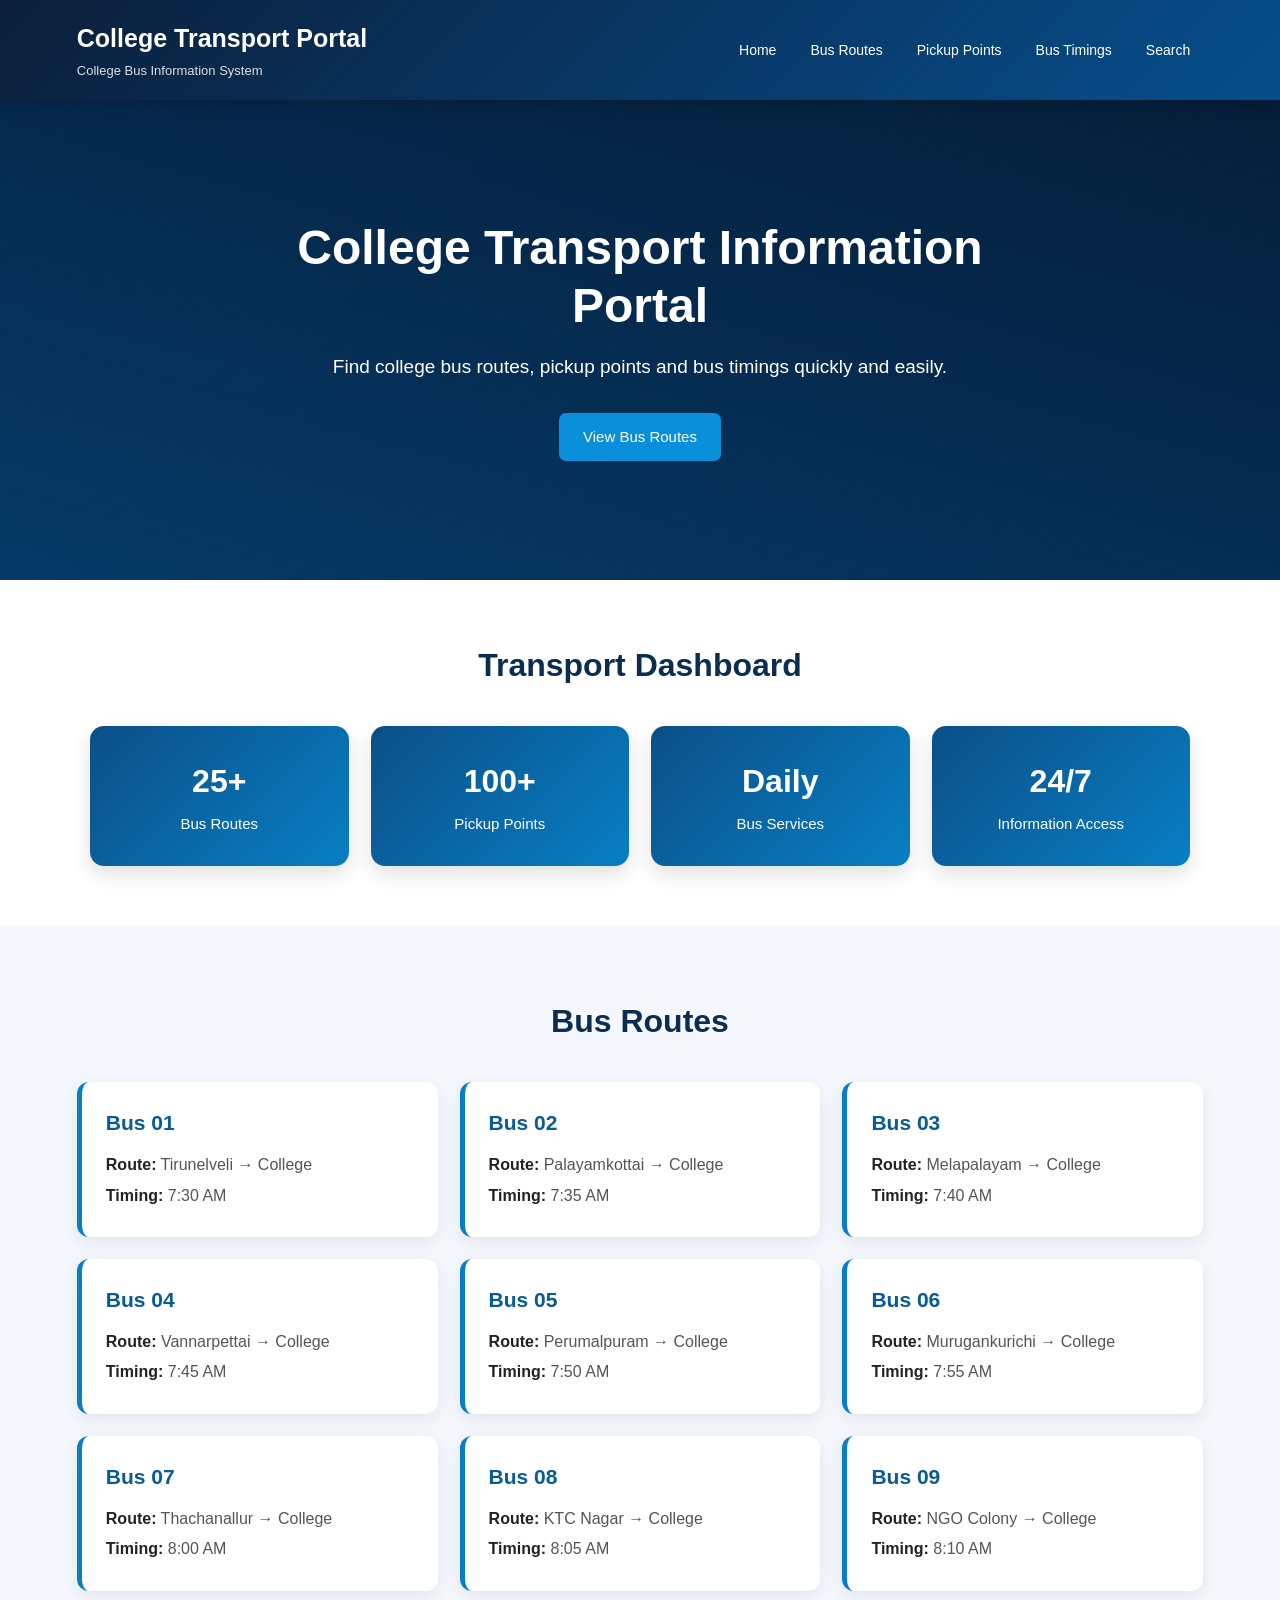
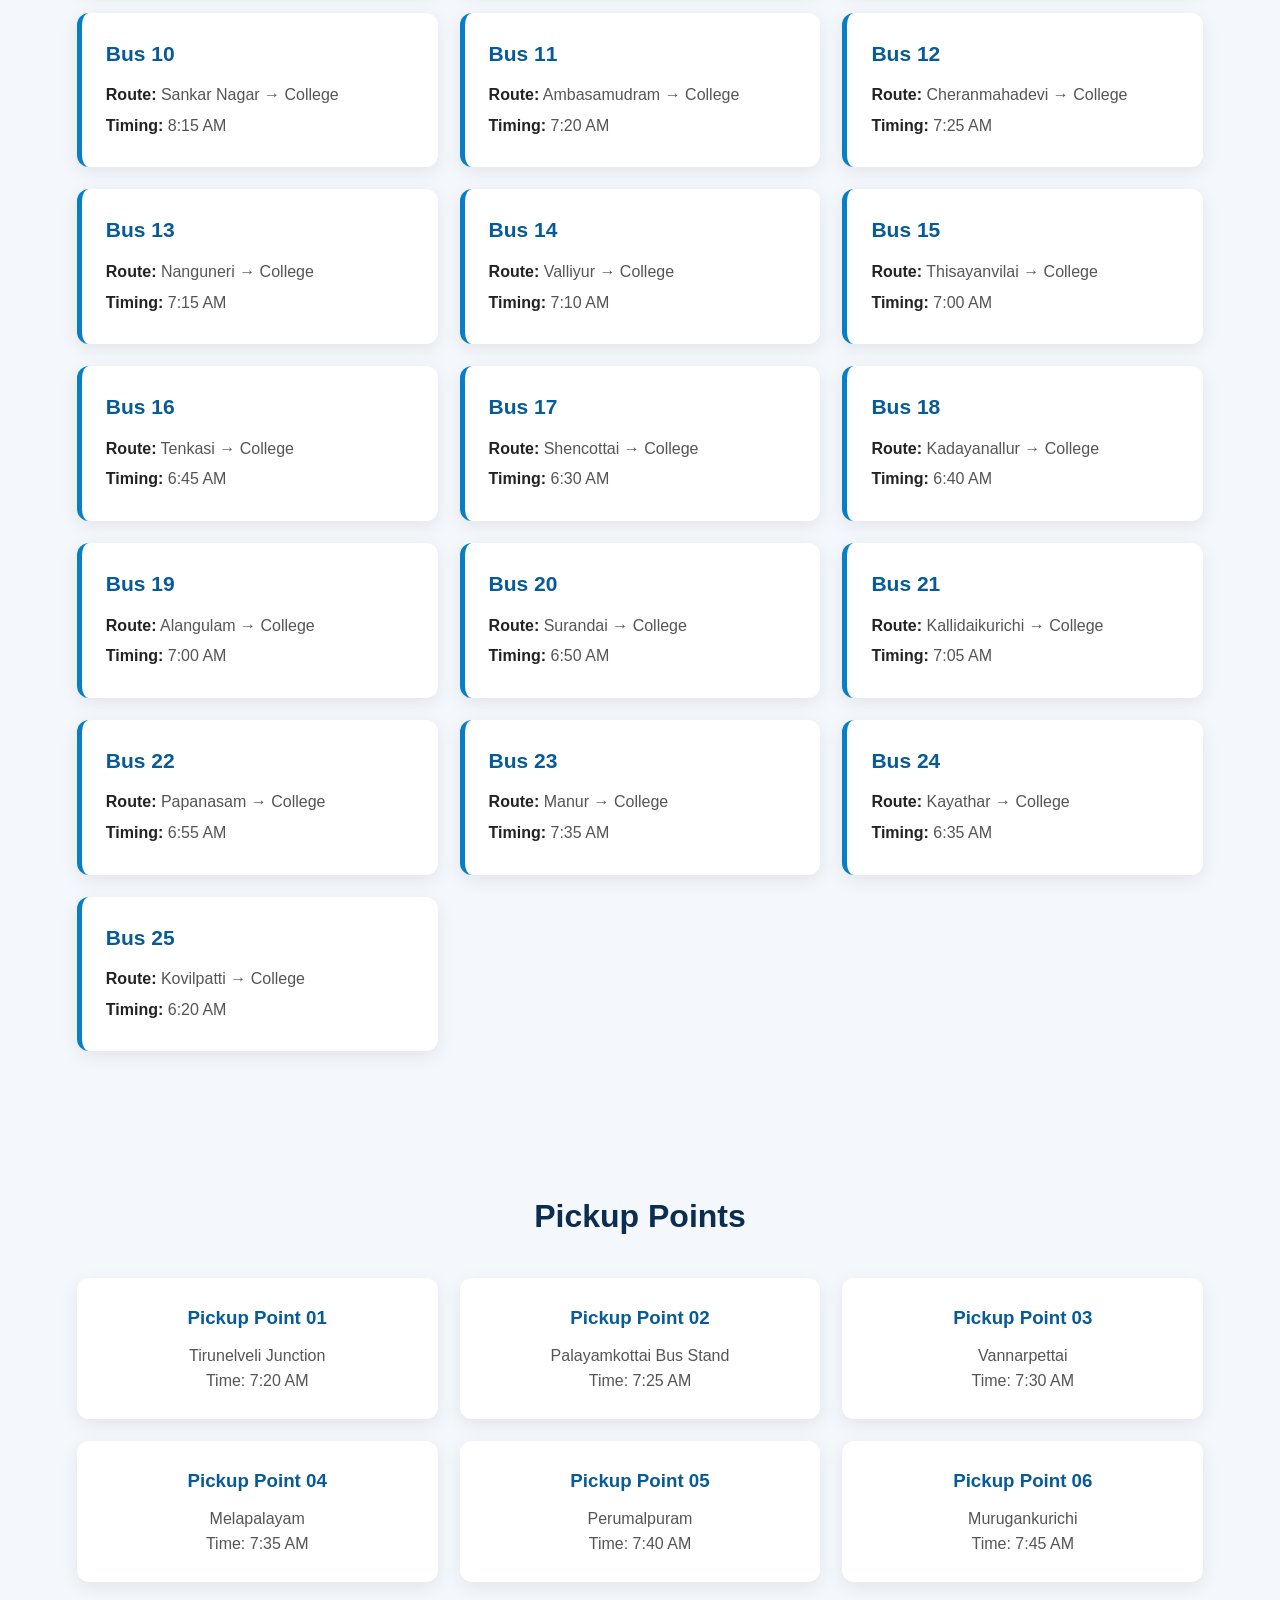
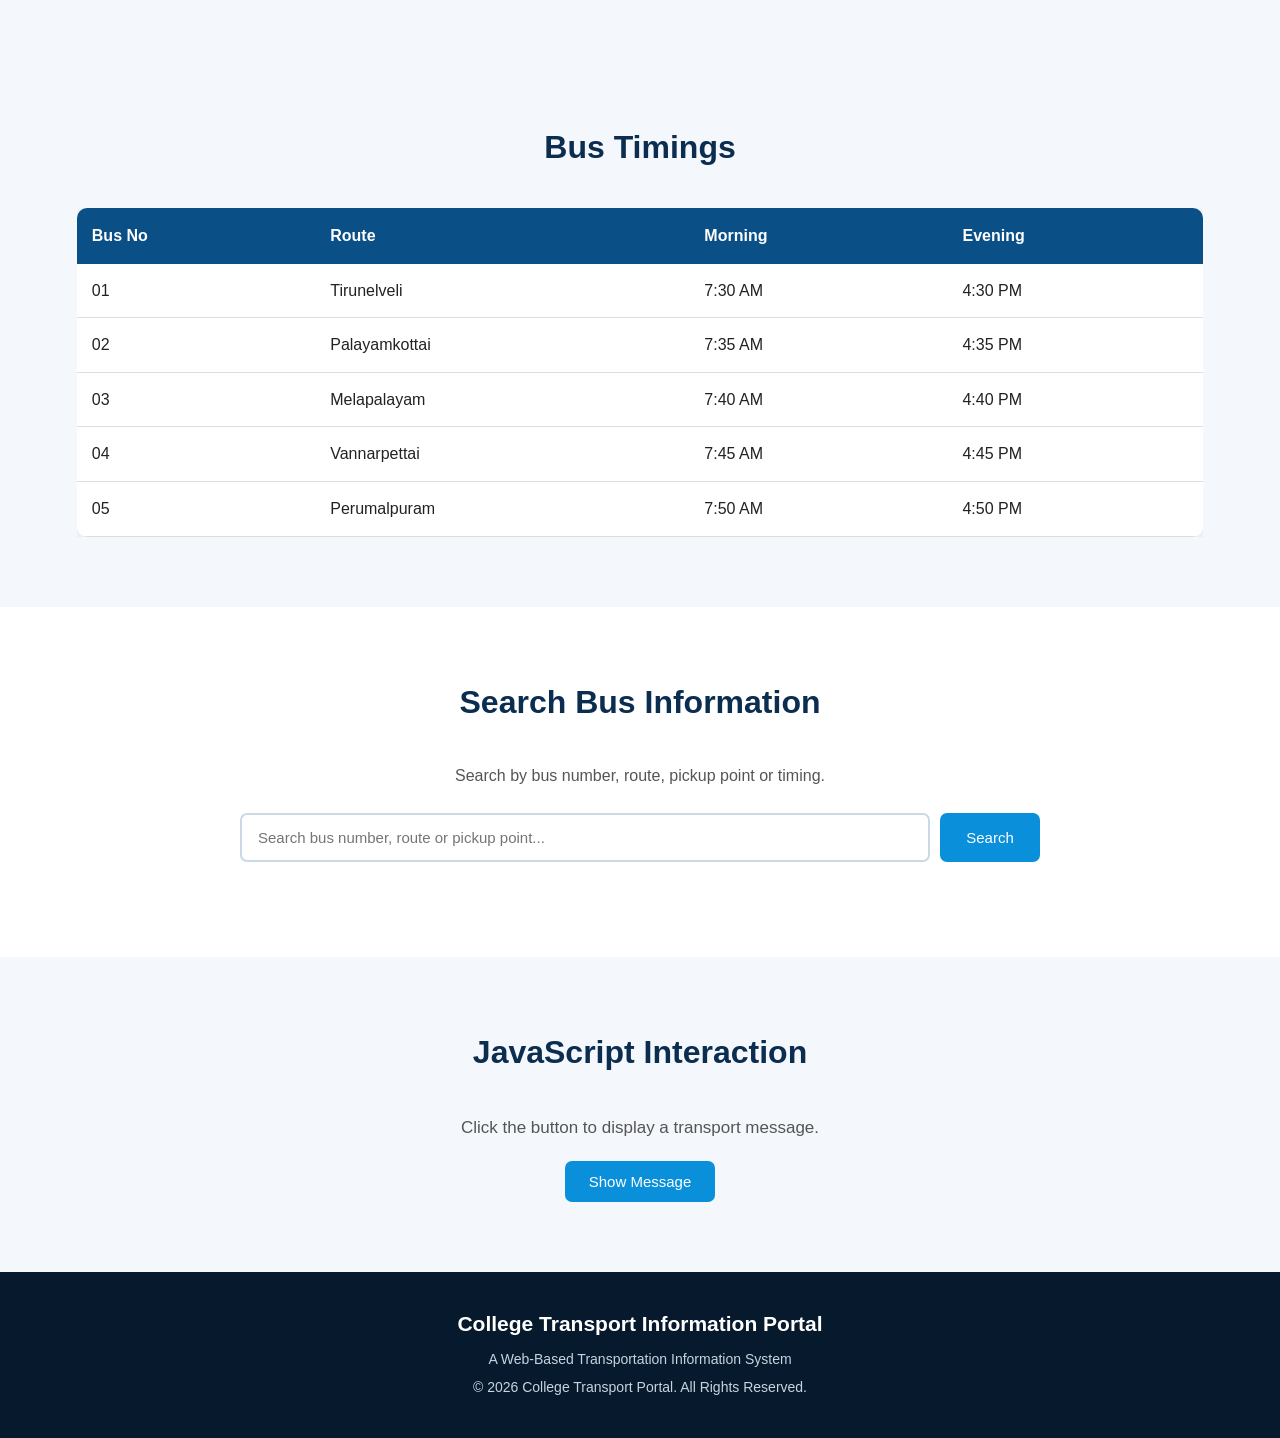
==== 2/index.html @ 9b780745 "Add files via upload" ====
<!DOCTYPE html>
<html lang="en">
<head>
    <meta charset="UTF-8">
    <meta name="viewport" content="width=device-width, initial-scale=1.0">

    <title>College Transport Information Portal</title>

    <!-- CSS file will be added later -->
    <link rel="stylesheet" href="style.css">
</head>

<body>

    <!-- ================= HEADER ================= -->
    <header>
        <div class="logo">
            <h1>College Transport Portal</h1>
            <p>College Bus Information System</p>
        </div>

        <nav>
            <a href="#home">Home</a>
            <a href="#routes">Bus Routes</a>
            <a href="#pickup">Pickup Points</a>
            <a href="#timings">Bus Timings</a>
            <a href="#search">Search</a>
        </nav>
    </header>


    <!-- ================= HOME / DASHBOARD ================= -->
    <section id="home" class="hero">

        <div class="hero-content">
            <h2>College Transport Information Portal</h2>

            <p>
                Find college bus routes, pickup points and bus timings
                quickly and easily.
            </p>

            <a href="#routes" class="btn">View Bus Routes</a>
        </div>

    </section>


    <!-- ================= DASHBOARD ================= -->
    <section class="dashboard">

        <h2>Transport Dashboard</h2>

        <div class="dashboard-container">

            <div class="dashboard-card">
                <h3>25+</h3>
                <p>Bus Routes</p>
            </div>

            <div class="dashboard-card">
                <h3>100+</h3>
                <p>Pickup Points</p>
            </div>

            <div class="dashboard-card">
                <h3>Daily</h3>
                <p>Bus Services</p>
            </div>

            <div class="dashboard-card">
                <h3>24/7</h3>
                <p>Information Access</p>
            </div>

        </div>

    </section>


    <!-- ================= BUS ROUTES ================= -->
    <section id="routes" class="section">

        <h2>Bus Routes</h2>

        <div class="bus-container">

            <div class="bus-card">
                <h3>Bus 01</h3>
                <p><strong>Route:</strong> Tirunelveli → College</p>
                <p><strong>Timing:</strong> 7:30 AM</p>
            </div>

            <div class="bus-card">
                <h3>Bus 02</h3>
                <p><strong>Route:</strong> Palayamkottai → College</p>
                <p><strong>Timing:</strong> 7:35 AM</p>
            </div>

            <div class="bus-card">
                <h3>Bus 03</h3>
                <p><strong>Route:</strong> Melapalayam → College</p>
                <p><strong>Timing:</strong> 7:40 AM</p>
            </div>

            <div class="bus-card">
                <h3>Bus 04</h3>
                <p><strong>Route:</strong> Vannarpettai → College</p>
                <p><strong>Timing:</strong> 7:45 AM</p>
            </div>

            <div class="bus-card">
                <h3>Bus 05</h3>
                <p><strong>Route:</strong> Perumalpuram → College</p>
                <p><strong>Timing:</strong> 7:50 AM</p>
            </div>

            <div class="bus-card">
                <h3>Bus 06</h3>
                <p><strong>Route:</strong> Murugankurichi → College</p>
                <p><strong>Timing:</strong> 7:55 AM</p>
            </div>

            <div class="bus-card">
                <h3>Bus 07</h3>
                <p><strong>Route:</strong> Thachanallur → College</p>
                <p><strong>Timing:</strong> 8:00 AM</p>
            </div>

            <div class="bus-card">
                <h3>Bus 08</h3>
                <p><strong>Route:</strong> KTC Nagar → College</p>
                <p><strong>Timing:</strong> 8:05 AM</p>
            </div>

            <div class="bus-card">
                <h3>Bus 09</h3>
                <p><strong>Route:</strong> NGO Colony → College</p>
                <p><strong>Timing:</strong> 8:10 AM</p>
            </div>

            <div class="bus-card">
                <h3>Bus 10</h3>
                <p><strong>Route:</strong> Sankar Nagar → College</p>
                <p><strong>Timing:</strong> 8:15 AM</p>
            </div>

            <div class="bus-card">
                <h3>Bus 11</h3>
                <p><strong>Route:</strong> Ambasamudram → College</p>
                <p><strong>Timing:</strong> 7:20 AM</p>
            </div>

            <div class="bus-card">
                <h3>Bus 12</h3>
                <p><strong>Route:</strong> Cheranmahadevi → College</p>
                <p><strong>Timing:</strong> 7:25 AM</p>
            </div>

            <div class="bus-card">
                <h3>Bus 13</h3>
                <p><strong>Route:</strong> Nanguneri → College</p>
                <p><strong>Timing:</strong> 7:15 AM</p>
            </div>

            <div class="bus-card">
                <h3>Bus 14</h3>
                <p><strong>Route:</strong> Valliyur → College</p>
                <p><strong>Timing:</strong> 7:10 AM</p>
            </div>

            <div class="bus-card">
                <h3>Bus 15</h3>
                <p><strong>Route:</strong> Thisayanvilai → College</p>
                <p><strong>Timing:</strong> 7:00 AM</p>
            </div>

            <div class="bus-card">
                <h3>Bus 16</h3>
                <p><strong>Route:</strong> Tenkasi → College</p>
                <p><strong>Timing:</strong> 6:45 AM</p>
            </div>

            <div class="bus-card">
                <h3>Bus 17</h3>
                <p><strong>Route:</strong> Shencottai → College</p>
                <p><strong>Timing:</strong> 6:30 AM</p>
            </div>

            <div class="bus-card">
                <h3>Bus 18</h3>
                <p><strong>Route:</strong> Kadayanallur → College</p>
                <p><strong>Timing:</strong> 6:40 AM</p>
            </div>

            <div class="bus-card">
                <h3>Bus 19</h3>
                <p><strong>Route:</strong> Alangulam → College</p>
                <p><strong>Timing:</strong> 7:00 AM</p>
            </div>

            <div class="bus-card">
                <h3>Bus 20</h3>
                <p><strong>Route:</strong> Surandai → College</p>
                <p><strong>Timing:</strong> 6:50 AM</p>
            </div>

            <div class="bus-card">
                <h3>Bus 21</h3>
                <p><strong>Route:</strong> Kallidaikurichi → College</p>
                <p><strong>Timing:</strong> 7:05 AM</p>
            </div>

            <div class="bus-card">
                <h3>Bus 22</h3>
                <p><strong>Route:</strong> Papanasam → College</p>
                <p><strong>Timing:</strong> 6:55 AM</p>
            </div>

            <div class="bus-card">
                <h3>Bus 23</h3>
                <p><strong>Route:</strong> Manur → College</p>
                <p><strong>Timing:</strong> 7:35 AM</p>
            </div>

            <div class="bus-card">
                <h3>Bus 24</h3>
                <p><strong>Route:</strong> Kayathar → College</p>
                <p><strong>Timing:</strong> 6:35 AM</p>
            </div>

            <div class="bus-card">
                <h3>Bus 25</h3>
                <p><strong>Route:</strong> Kovilpatti → College</p>
                <p><strong>Timing:</strong> 6:20 AM</p>
            </div>

        </div>

    </section>


    <!-- ================= PICKUP POINTS ================= -->
    <section id="pickup" class="section">

        <h2>Pickup Points</h2>

        <div class="pickup-container">

            <div class="pickup-card">
                <h3>Pickup Point 01</h3>
                <p>Tirunelveli Junction</p>
                <p>Time: 7:20 AM</p>
            </div>

            <div class="pickup-card">
                <h3>Pickup Point 02</h3>
                <p>Palayamkottai Bus Stand</p>
                <p>Time: 7:25 AM</p>
            </div>

            <div class="pickup-card">
                <h3>Pickup Point 03</h3>
                <p>Vannarpettai</p>
                <p>Time: 7:30 AM</p>
            </div>

            <div class="pickup-card">
                <h3>Pickup Point 04</h3>
                <p>Melapalayam</p>
                <p>Time: 7:35 AM</p>
            </div>

            <div class="pickup-card">
                <h3>Pickup Point 05</h3>
                <p>Perumalpuram</p>
                <p>Time: 7:40 AM</p>
            </div>

            <div class="pickup-card">
                <h3>Pickup Point 06</h3>
                <p>Murugankurichi</p>
                <p>Time: 7:45 AM</p>
            </div>

        </div>

    </section>


    <!-- ================= BUS TIMINGS ================= -->
    <section id="timings" class="section">

        <h2>Bus Timings</h2>

        <div class="table-container">

            <table>

                <thead>
                    <tr>
                        <th>Bus No</th>
                        <th>Route</th>
                        <th>Morning</th>
                        <th>Evening</th>
                    </tr>
                </thead>

                <tbody>

                    <tr>
                        <td>01</td>
                        <td>Tirunelveli</td>
                        <td>7:30 AM</td>
                        <td>4:30 PM</td>
                    </tr>

                    <tr>
                        <td>02</td>
                        <td>Palayamkottai</td>
                        <td>7:35 AM</td>
                        <td>4:35 PM</td>
                    </tr>

                    <tr>
                        <td>03</td>
                        <td>Melapalayam</td>
                        <td>7:40 AM</td>
                        <td>4:40 PM</td>
                    </tr>

                    <tr>
                        <td>04</td>
                        <td>Vannarpettai</td>
                        <td>7:45 AM</td>
                        <td>4:45 PM</td>
                    </tr>

                    <tr>
                        <td>05</td>
                        <td>Perumalpuram</td>
                        <td>7:50 AM</td>
                        <td>4:50 PM</td>
                    </tr>

                </tbody>

            </table>

        </div>

    </section>


    <!-- ================= SEARCH / FILTER ================= -->
    <section id="search" class="section search-section">

        <h2>Search Bus Information</h2>

        <p>Search by bus number, route, pickup point or timing.</p>

        <div class="search-box">

            <input
                type="text"
                id="searchInput"
                placeholder="Search bus number, route or pickup point..."
            >

            <button id="searchButton">
                Search
            </button>

        </div>

        <div id="searchResults">
            <!-- JavaScript search results will appear here -->
        </div>

    </section>


    <!-- ================= JAVASCRIPT INTERACTION ================= -->
    <section class="section interaction-section">

        <h2>JavaScript Interaction</h2>

        <p id="message">
            Click the button to display a transport message.
        </p>

        <button id="messageButton">
            Show Message
        </button>

    </section>


    <!-- ================= FOOTER ================= -->
    <footer>

        <h3>College Transport Information Portal</h3>

        <p>
            A Web-Based Transportation Information System
        </p>

        <p>
            © 2026 College Transport Portal. All Rights Reserved.
        </p>

    </footer>


    <!-- JavaScript file will be added later -->
    <script src="script.js"></script>

</body>
</html>
---- 2/style.css ----
/* =========================================
   COLLEGE TRANSPORT INFORMATION PORTAL
   style.css
   ========================================= */

/* ---------- BASIC RESET ---------- */

* {
    margin: 0;
    padding: 0;
    box-sizing: border-box;
}

html {
    scroll-behavior: smooth;
}

body {
    font-family: Arial, Helvetica, sans-serif;
    background: #f4f7fb;
    color: #222;
    line-height: 1.6;
}


/* ---------- HEADER ---------- */

header {
    background: linear-gradient(135deg, #0b1f3a, #064e8c);
    color: white;
    padding: 18px 6%;
    display: flex;
    align-items: center;
    justify-content: space-between;
    gap: 20px;
    position: sticky;
    top: 0;
    z-index: 1000;
    box-shadow: 0 4px 15px rgba(0, 0, 0, 0.2);
}

.logo h1 {
    font-size: 25px;
    margin-bottom: 3px;
}

.logo p {
    font-size: 13px;
    opacity: 0.85;
}


/* ---------- NAVIGATION ---------- */

nav {
    display: flex;
    flex-wrap: wrap;
    justify-content: center;
    gap: 8px;
}

nav a {
    color: white;
    text-decoration: none;
    padding: 9px 13px;
    border-radius: 6px;
    font-size: 14px;
    transition: 0.3s;
}

nav a:hover {
    background: white;
    color: #064e8c;
}


/* ---------- HERO SECTION ---------- */

.hero {
    min-height: 480px;
    display: flex;
    justify-content: center;
    align-items: center;
    text-align: center;
    padding: 60px 20px;

    background:
        linear-gradient(rgba(5, 25, 50, 0.82), rgba(5, 50, 90, 0.82)),
        linear-gradient(135deg, #0875c9, #061b35);

    color: white;
}

.hero-content {
    max-width: 800px;
}

.hero-content h2 {
    font-size: 48px;
    margin-bottom: 18px;
    line-height: 1.2;
}

.hero-content p {
    font-size: 19px;
    margin-bottom: 30px;
}


/* ---------- BUTTON ---------- */

.btn,
button {
    border: none;
    cursor: pointer;
    background: #0a8fdb;
    color: white;
    padding: 12px 24px;
    border-radius: 7px;
    font-size: 15px;
    text-decoration: none;
    display: inline-block;
    transition: 0.3s;
}

.btn:hover,
button:hover {
    background: #0569a8;
    transform: translateY(-2px);
}


/* ---------- GENERAL SECTION ---------- */

.section {
    padding: 70px 6%;
}

.section h2,
.dashboard h2 {
    text-align: center;
    font-size: 32px;
    color: #0b2d50;
    margin-bottom: 35px;
}

.section > p {
    text-align: center;
    margin-bottom: 25px;
    color: #555;
}


/* ---------- DASHBOARD ---------- */

.dashboard {
    padding: 60px 6%;
    background: white;
}

.dashboard-container {
    display: grid;
    grid-template-columns: repeat(4, 1fr);
    gap: 22px;
    max-width: 1100px;
    margin: auto;
}

.dashboard-card {
    background: linear-gradient(135deg, #0b4f87, #087fc4);
    color: white;
    padding: 30px 20px;
    text-align: center;
    border-radius: 14px;
    box-shadow: 0 8px 20px rgba(0, 0, 0, 0.12);
    transition: 0.3s;
}

.dashboard-card:hover {
    transform: translateY(-8px);
}

.dashboard-card h3 {
    font-size: 32px;
    margin-bottom: 5px;
}

.dashboard-card p {
    font-size: 15px;
}


/* ---------- BUS ROUTES ---------- */

.bus-container {
    display: grid;
    grid-template-columns: repeat(3, 1fr);
    gap: 22px;
}

.bus-card {
    background: white;
    padding: 24px;
    border-radius: 12px;
    border-left: 5px solid #087fc4;
    box-shadow: 0 5px 18px rgba(0, 0, 0, 0.08);
    transition: 0.3s;
}

.bus-card:hover {
    transform: translateY(-5px);
    box-shadow: 0 10px 25px rgba(0, 0, 0, 0.14);
}

.bus-card h3 {
    color: #075b96;
    margin-bottom: 12px;
    font-size: 21px;
}

.bus-card p {
    color: #555;
    margin: 5px 0;
}

.bus-card strong {
    color: #222;
}


/* ---------- PICKUP POINTS ---------- */

.pickup-container {
    display: grid;
    grid-template-columns: repeat(3, 1fr);
    gap: 22px;
}

.pickup-card {
    background: white;
    padding: 25px;
    border-radius: 12px;
    text-align: center;
    box-shadow: 0 5px 18px rgba(0, 0, 0, 0.08);
    transition: 0.3s;
}

.pickup-card:hover {
    transform: scale(1.03);
}

.pickup-card h3 {
    color: #075b96;
    margin-bottom: 10px;
}

.pickup-card p {
    color: #555;
}


/* ---------- TABLE ---------- */

.table-container {
    width: 100%;
    overflow-x: auto;
}

table {
    width: 100%;
    min-width: 600px;
    border-collapse: collapse;
    background: white;
    border-radius: 10px;
    overflow: hidden;
    box-shadow: 0 5px 18px rgba(0, 0, 0, 0.08);
}

th {
    background: #0b4f87;
    color: white;
    padding: 15px;
    text-align: left;
}

td {
    padding: 14px 15px;
    border-bottom: 1px solid #ddd;
}

tbody tr:hover {
    background: #eef7fd;
}


/* ---------- SEARCH ---------- */

.search-section {
    background: white;
}

.search-box {
    max-width: 800px;
    margin: 25px auto;
    display: flex;
    gap: 10px;
}

.search-box input {
    flex: 1;
    padding: 14px 16px;
    border: 2px solid #cbd8e5;
    border-radius: 7px;
    font-size: 15px;
    outline: none;
}

.search-box input:focus {
    border-color: #087fc4;
}

.search-box button {
    min-width: 100px;
}


/* ---------- SEARCH RESULTS ---------- */

#searchResults {
    max-width: 800px;
    margin: 20px auto;
}

.search-result {
    background: #f4f8fc;
    padding: 18px;
    margin-bottom: 10px;
    border-radius: 8px;
    border-left: 4px solid #087fc4;
}

.search-result h3 {
    color: #075b96;
}


/* ---------- JAVASCRIPT INTERACTION ---------- */

.interaction-section {
    text-align: center;
}

#message {
    margin-bottom: 20px;
    font-size: 17px;
    color: #555;
}


/* ---------- FOOTER ---------- */

footer {
    background: #071a2d;
    color: white;
    text-align: center;
    padding: 35px 20px;
}

footer h3 {
    margin-bottom: 8px;
    font-size: 21px;
}

footer p {
    color: #c7d3df;
    font-size: 14px;
    margin: 5px 0;
}


/* =========================================
   RESPONSIVE DESIGN
   ========================================= */

/* ---------- TABLET ---------- */

@media (max-width: 900px) {

    header {
        flex-direction: column;
        text-align: center;
    }

    .dashboard-container {
        grid-template-columns: repeat(2, 1fr);
    }

    .bus-container {
        grid-template-columns: repeat(2, 1fr);
    }

    .pickup-container {
        grid-template-columns: repeat(2, 1fr);
    }

    .hero-content h2 {
        font-size: 40px;
    }
}


/* ---------- MOBILE ---------- */

@media (max-width: 600px) {

    header {
        padding: 15px;
    }

    .logo h1 {
        font-size: 21px;
    }

    nav {
        gap: 4px;
    }

    nav a {
        font-size: 12px;
        padding: 7px 9px;
    }

    .hero {
        min-height: 420px;
        padding: 40px 18px;
    }

    .hero-content h2 {
        font-size: 31px;
    }

    .hero-content p {
        font-size: 16px;
    }

    .section,
    .dashboard {
        padding: 50px 18px;
    }

    .section h2,
    .dashboard h2 {
        font-size: 27px;
    }

    .dashboard-container {
        grid-template-columns: 1fr;
    }

    .bus-container {
        grid-template-columns: 1fr;
    }

    .pickup-container {
        grid-template-columns: 1fr;
    }

    .search-box {
        flex-direction: column;
    }

    .search-box button {
        width: 100%;
    }

    .table-container {
        overflow-x: auto;
    }
}


/* ---------- SMALL MOBILE ---------- */

@media (max-width: 400px) {

    .hero-content h2 {
        font-size: 27px;
    }

    nav a {
        font-size: 11px;
        padding: 6px 7px;
    }

    .dashboard-card h3 {
        font-size: 28px;
    }
}
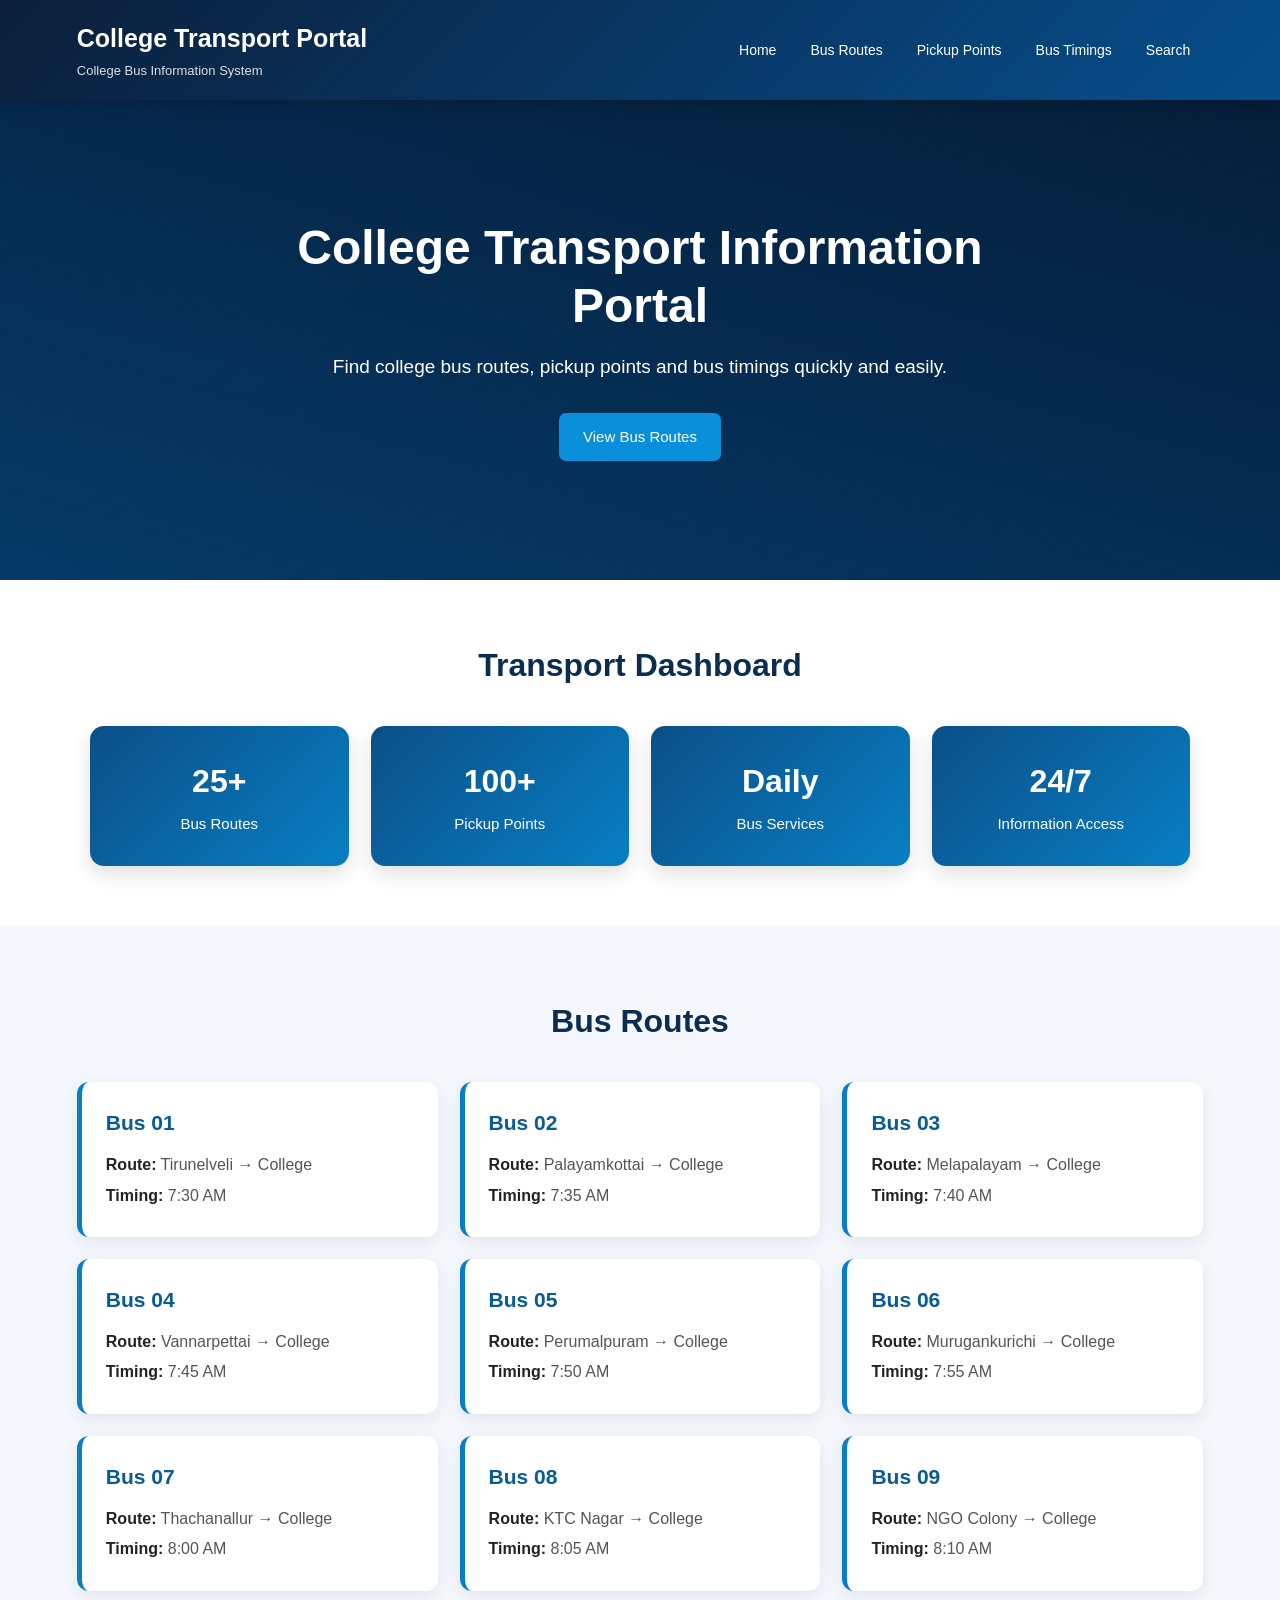
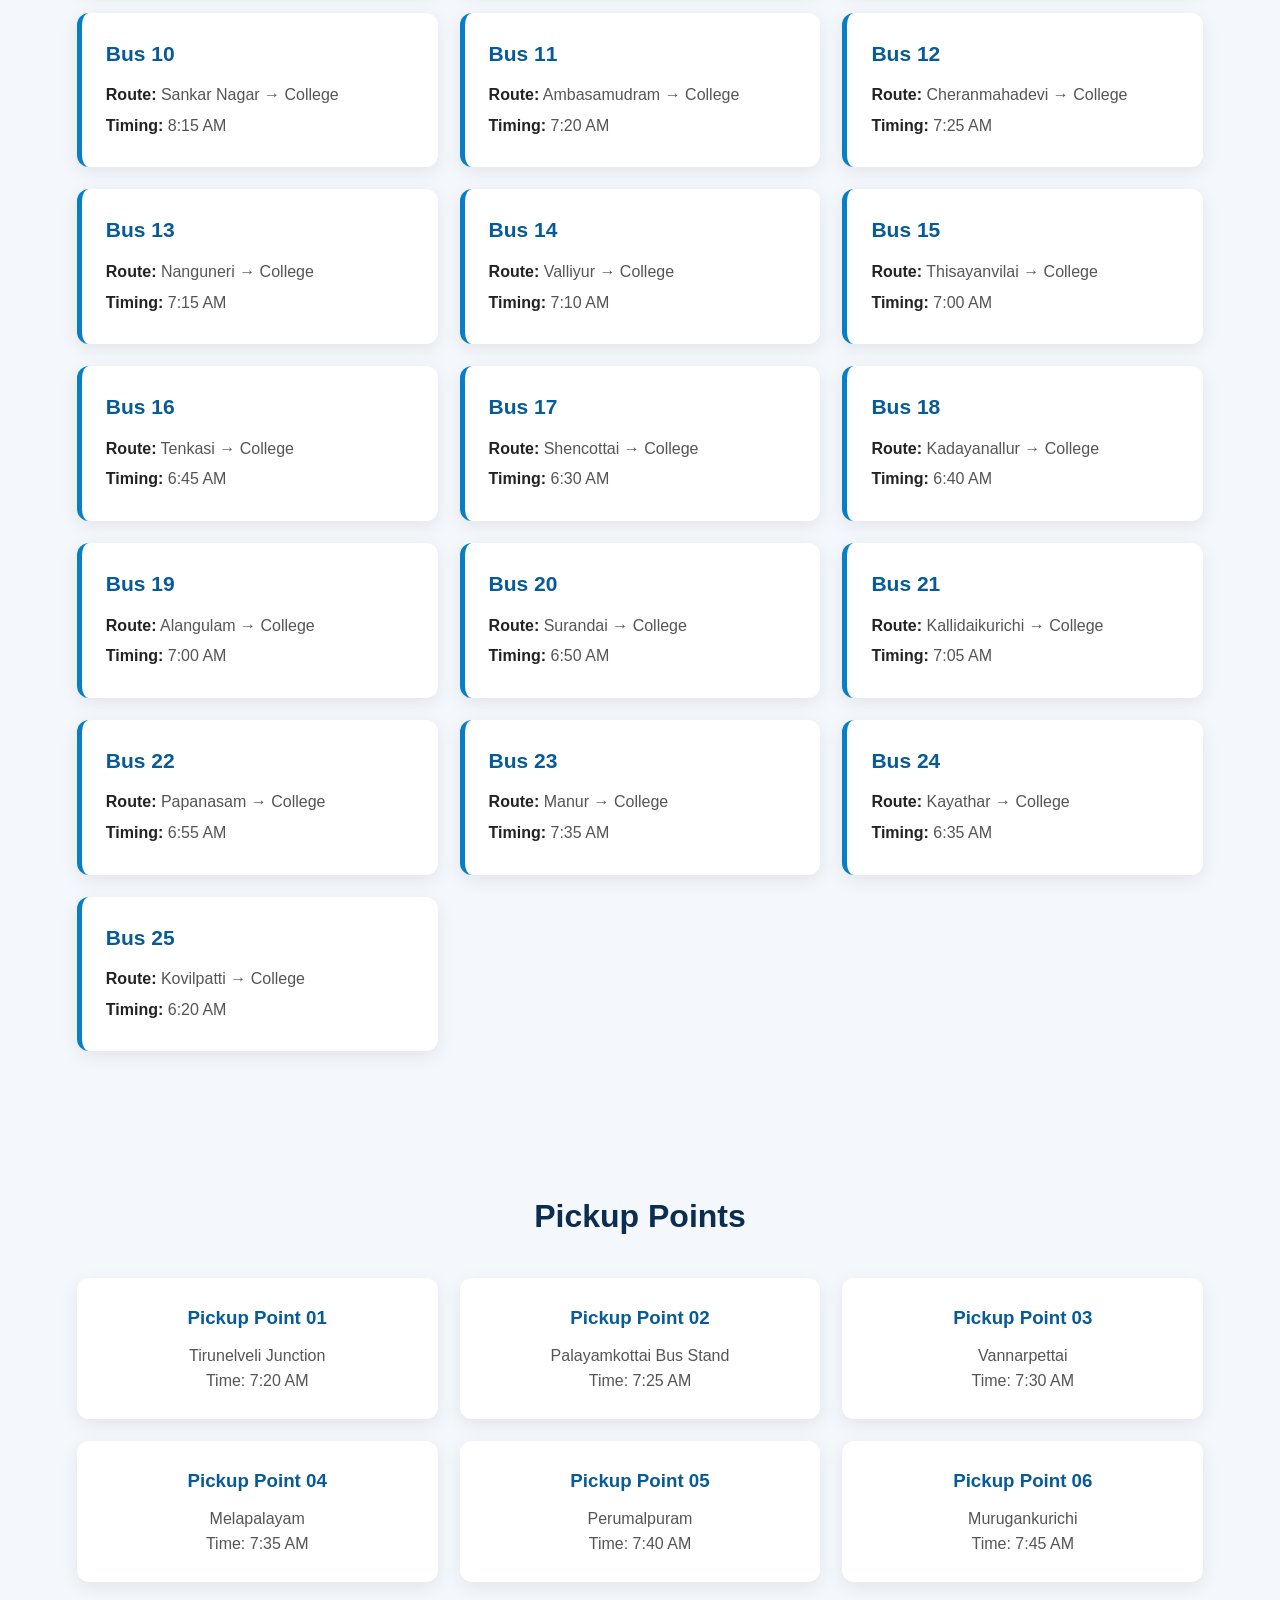
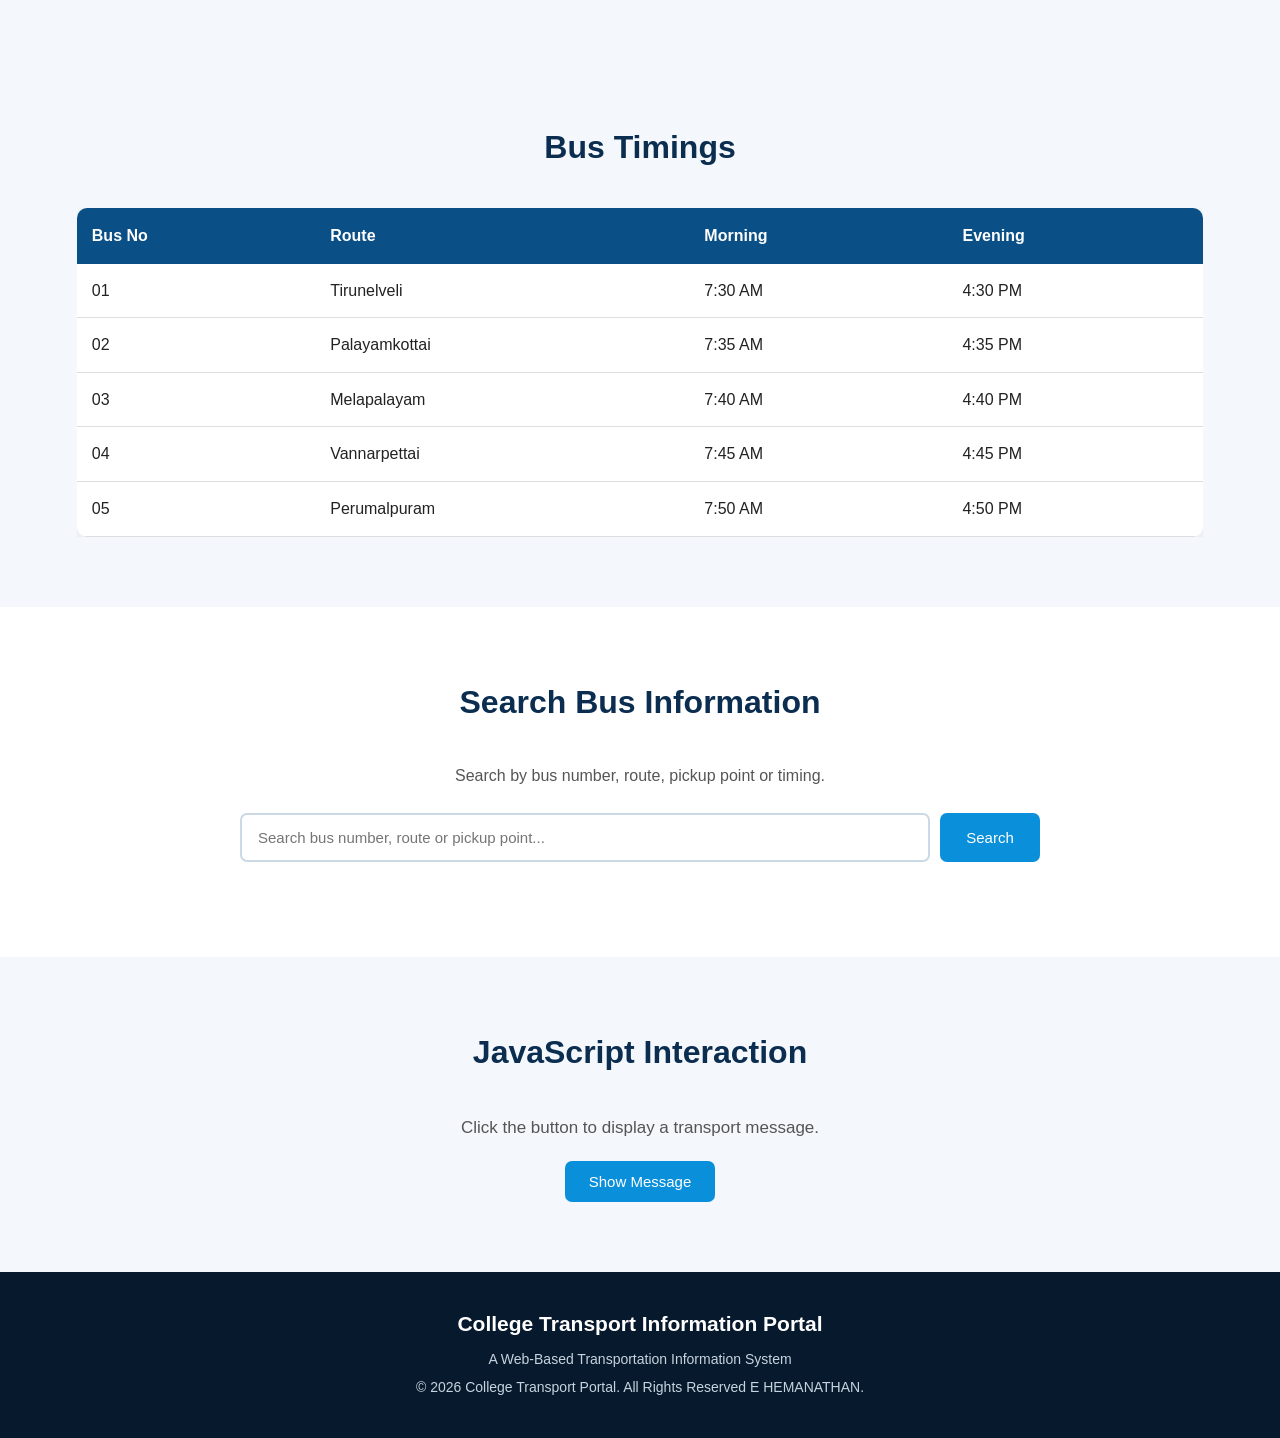
==== commit 00d7d5d4: "Update footer copyright notice" ====
--- a/2/index.html
+++ b/2/index.html
@@ -406,7 +406,7 @@
         </p>
 
         <p>
-            © 2026 College Transport Portal. All Rights Reserved.
+            © 2026 College Transport Portal. All Rights Reserved E HEMANATHAN.
         </p>
 
     </footer>
@@ -416,4 +416,4 @@
     <script src="script.js"></script>
 
 </body>
-</html>+</html>
